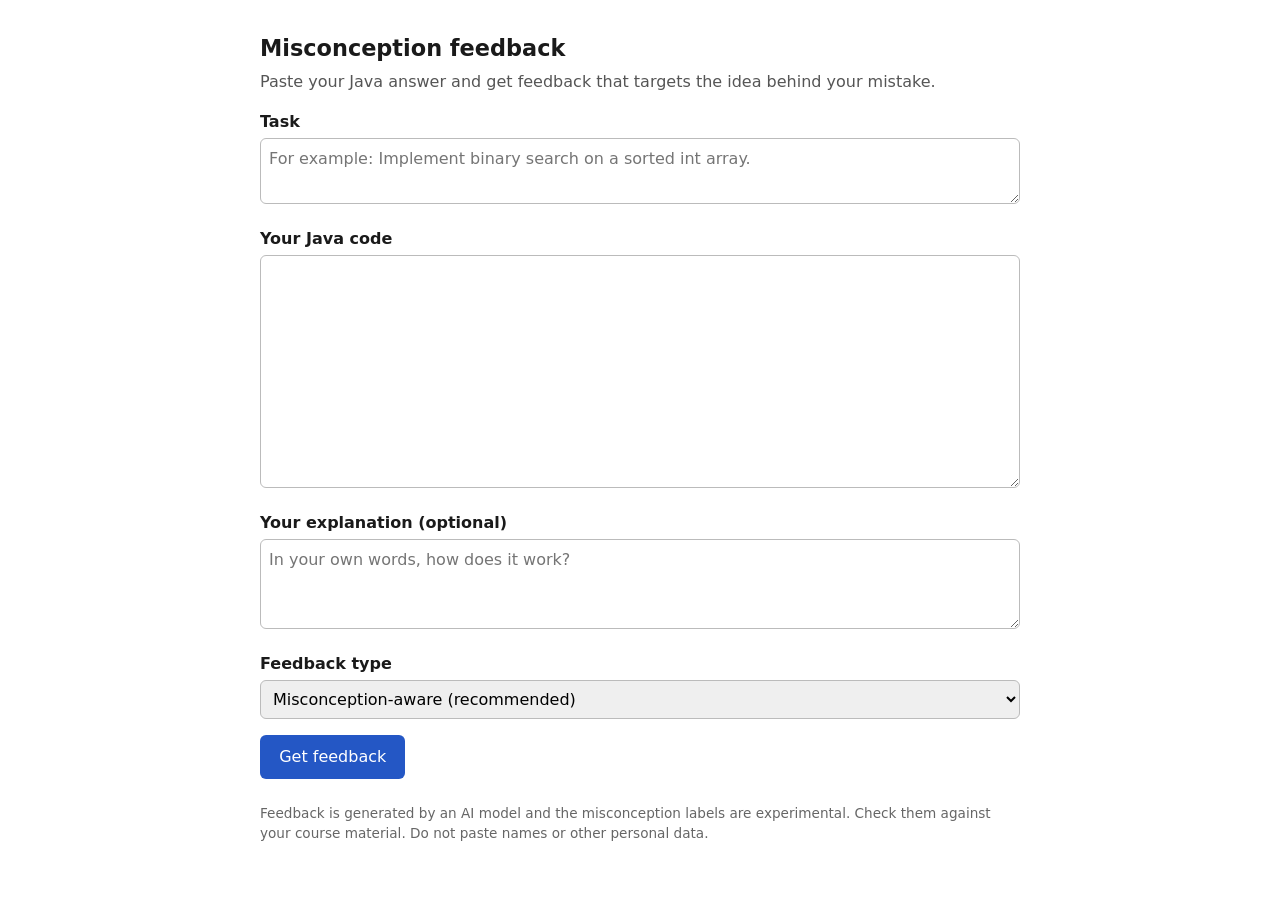
==== src/main/resources/static/index.html @ 04ba191c "Add browser page and catalogue endpoint Single-page UI served by the app at / lets a learner paste a" ====
<!DOCTYPE html>
<html lang="en">
<head>
  <meta charset="utf-8">
  <meta name="viewport" content="width=device-width, initial-scale=1">
  <title>Misconception feedback</title>
  <style>
    body { font-family: system-ui, sans-serif; max-width: 760px; margin: 2rem auto; padding: 0 1rem; line-height: 1.5; color: #1a1a1a; }
    h1 { font-size: 1.4rem; margin-bottom: .25rem; }
    p.lead { color: #555; margin-top: 0; }
    label { display: block; font-weight: 600; margin: 1rem 0 .25rem; }
    textarea, select { width: 100%; box-sizing: border-box; font: inherit; padding: .5rem; border: 1px solid #bbb; border-radius: 6px; }
    textarea.code { font-family: ui-monospace, Menlo, Consolas, monospace; font-size: .9rem; }
    button { margin-top: 1rem; padding: .6rem 1.2rem; font: inherit; border: 0; border-radius: 6px; background: #2457c5; color: #fff; cursor: pointer; }
    button:disabled { background: #8a9bc4; cursor: wait; }
    .card { border: 1px solid #d5d5d5; border-radius: 8px; padding: .75rem 1rem; margin-top: 1rem; }
    .card h2 { font-size: 1rem; margin: 0 0 .4rem; }
    .tag { display: inline-block; background: #eef2fb; border-radius: 4px; padding: .1rem .5rem; margin-right: .4rem; font-size: .85rem; }
    .error { color: #a40000; }
    .note { font-size: .85rem; color: #666; margin-top: 1.5rem; }
    pre.feedback { white-space: pre-wrap; font-family: inherit; margin: 0; }
  </style>
</head>
<body>
  <h1>Misconception feedback</h1>
  <p class="lead">Paste your Java answer and get feedback that targets the idea behind your mistake.</p>

  <label for="task">Task</label>
  <textarea id="task" rows="2" placeholder="For example: Implement binary search on a sorted int array."></textarea>

  <label for="code">Your Java code</label>
  <textarea id="code" class="code" rows="10" spellcheck="false"></textarea>

  <label for="explanation">Your explanation (optional)</label>
  <textarea id="explanation" rows="3" placeholder="In your own words, how does it work?"></textarea>

  <label for="condition">Feedback type</label>
  <select id="condition">
    <option value="INFORMED">Misconception-aware (recommended)</option>
    <option value="GENERIC">Generic</option>
  </select>

  <button id="send" type="button">Get feedback</button>

  <div id="out" aria-live="polite"></div>

  <p class="note">Feedback is generated by an AI model and the misconception labels are experimental. Check them against your course material. Do not paste names or other personal data.</p>

  <script>
    var catalogue = {};
    var button = document.getElementById('send');
    var out = document.getElementById('out');

    fetch('/api/catalogue')
      .then(function (r) { return r.ok ? r.json() : []; })
      .then(function (list) { list.forEach(function (m) { catalogue[m.id] = m; }); })
      .catch(function () { /* names are optional; ids are still shown */ });

    function card(title) {
      var div = document.createElement('div');
      div.className = 'card';
      var h = document.createElement('h2');
      h.textContent = title;
      div.appendChild(h);
      return div;
    }

    function showError(message) {
      out.textContent = '';
      var p = document.createElement('p');
      p.className = 'error';
      p.textContent = message;
      out.appendChild(p);
    }

    button.addEventListener('click', function () {
      var code = document.getElementById('code').value;
      if (!code.trim()) { showError('Please paste some code first.'); return; }

      button.disabled = true;
      out.textContent = 'Working...';

      fetch('/api/feedback', {
        method: 'POST',
        headers: { 'Content-Type': 'application/json' },
        body: JSON.stringify({
          id: 'web',
          task: document.getElementById('task').value,
          code: code,
          explanation: document.getElementById('explanation').value,
          condition: document.getElementById('condition').value
        })
      })
        .then(function (r) {
          if (!r.ok) { throw new Error('The server returned status ' + r.status + '.'); }
          return r.json();
        })
        .then(function (result) {
          out.textContent = '';

          var fb = card('Feedback');
          var pre = document.createElement('pre');
          pre.className = 'feedback';
          pre.textContent = result.feedback;
          fb.appendChild(pre);
          out.appendChild(fb);

          (result.matches || []).forEach(function (match) {
            var entry = catalogue[match.misconceptionId];
            var c = card('Possible misconception: ' + (entry ? entry.name : match.misconceptionId));
            if (entry) {
              var topic = document.createElement('span');
              topic.className = 'tag';
              topic.textContent = entry.topic;
              c.appendChild(topic);
              var idea = document.createElement('p');
              idea.textContent = entry.correction;
              c.appendChild(idea);
            }
            var ev = document.createElement('p');
            ev.textContent = 'Evidence: ' + match.evidence;
            c.appendChild(ev);
            out.appendChild(c);
          });
        })
        .catch(function (e) { showError(e.message || 'Something went wrong.'); })
        .finally(function () { button.disabled = false; });
    });
  </script>
</body>
</html>
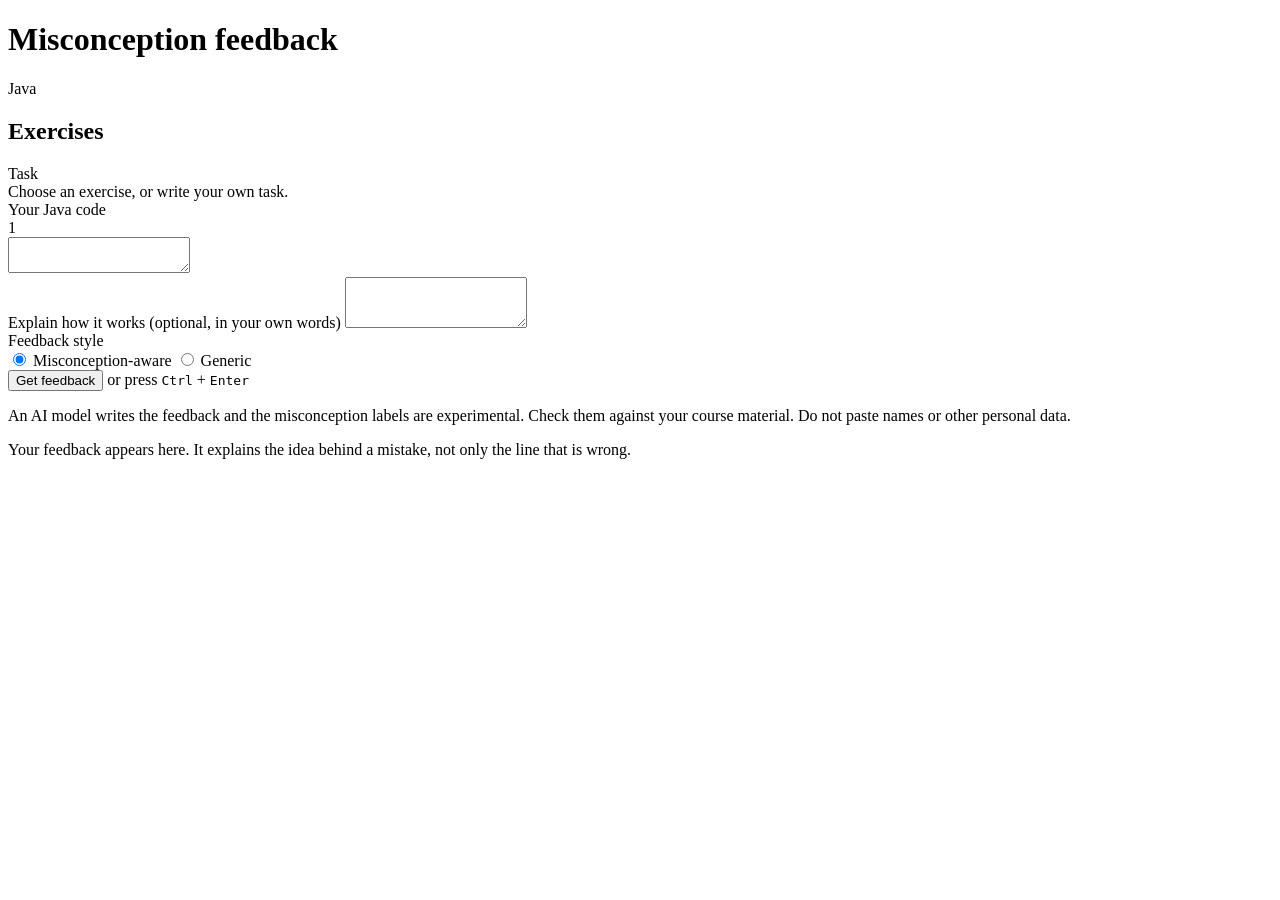
==== commit 9fc4ff9f: "Redesign web pages: exercise rail, code editor, belief-versus-truth cards - Shared app.css/app.js fo" ====
--- a/src/main/resources/static/index.html
+++ b/src/main/resources/static/index.html
@@ -4,127 +4,214 @@
   <meta charset="utf-8">
   <meta name="viewport" content="width=device-width, initial-scale=1">
   <title>Misconception feedback</title>
-  <style>
-    body { font-family: system-ui, sans-serif; max-width: 760px; margin: 2rem auto; padding: 0 1rem; line-height: 1.5; color: #1a1a1a; }
-    h1 { font-size: 1.4rem; margin-bottom: .25rem; }
-    p.lead { color: #555; margin-top: 0; }
-    label { display: block; font-weight: 600; margin: 1rem 0 .25rem; }
-    textarea, select { width: 100%; box-sizing: border-box; font: inherit; padding: .5rem; border: 1px solid #bbb; border-radius: 6px; }
-    textarea.code { font-family: ui-monospace, Menlo, Consolas, monospace; font-size: .9rem; }
-    button { margin-top: 1rem; padding: .6rem 1.2rem; font: inherit; border: 0; border-radius: 6px; background: #2457c5; color: #fff; cursor: pointer; }
-    button:disabled { background: #8a9bc4; cursor: wait; }
-    .card { border: 1px solid #d5d5d5; border-radius: 8px; padding: .75rem 1rem; margin-top: 1rem; }
-    .card h2 { font-size: 1rem; margin: 0 0 .4rem; }
-    .tag { display: inline-block; background: #eef2fb; border-radius: 4px; padding: .1rem .5rem; margin-right: .4rem; font-size: .85rem; }
-    .error { color: #a40000; }
-    .note { font-size: .85rem; color: #666; margin-top: 1.5rem; }
-    pre.feedback { white-space: pre-wrap; font-family: inherit; margin: 0; }
-  </style>
+  <link rel="stylesheet" href="/app.css">
 </head>
 <body>
-  <h1>Misconception feedback</h1>
-  <p class="lead">Paste your Java answer and get feedback that targets the idea behind your mistake.</p>
-
-  <label for="task">Task</label>
-  <textarea id="task" rows="2" placeholder="For example: Implement binary search on a sorted int array."></textarea>
-
-  <label for="code">Your Java code</label>
-  <textarea id="code" class="code" rows="10" spellcheck="false"></textarea>
-
-  <label for="explanation">Your explanation (optional)</label>
-  <textarea id="explanation" rows="3" placeholder="In your own words, how does it work?"></textarea>
-
-  <label for="condition">Feedback type</label>
-  <select id="condition">
-    <option value="INFORMED">Misconception-aware (recommended)</option>
-    <option value="GENERIC">Generic</option>
-  </select>
-
-  <button id="send" type="button">Get feedback</button>
-
-  <div id="out" aria-live="polite"></div>
-
-  <p class="note">Feedback is generated by an AI model and the misconception labels are experimental. Check them against your course material. Do not paste names or other personal data.</p>
-
+  <div class="topbar">
+    <h1>Misconception feedback</h1>
+    <span class="chip" id="language">Java</span>
+  </div>
+
+  <main class="shell">
+    <nav class="rail" aria-label="Exercises">
+      <h2>Exercises</h2>
+      <ul id="exercises"></ul>
+    </nav>
+
+    <section aria-label="Your answer">
+      <div class="field" style="margin-top:0">
+        <div class="label" id="taskLabel">Task</div>
+        <div class="taskcard" id="taskCard">Choose an exercise, or write your own task.</div>
+        <textarea class="plain" id="customTask" rows="2" hidden aria-labelledby="taskLabel"
+                  placeholder="For example: Implement binary search on a sorted int array."></textarea>
+      </div>
+
+      <div class="field">
+        <label for="code" id="codeLabel">Your Java code</label>
+        <div class="editor">
+          <div class="gutter" id="gutter" aria-hidden="true">1</div>
+          <textarea id="code" wrap="off" spellcheck="false" autocapitalize="off" autocomplete="off"></textarea>
+        </div>
+      </div>
+
+      <div class="field">
+        <label for="explanation">Explain how it works <span class="hint">(optional, in your own words)</span></label>
+        <textarea class="plain" id="explanation" rows="3"></textarea>
+      </div>
+
+      <div class="field">
+        <div class="label" id="styleLabel">Feedback style</div>
+        <div class="segmented" role="radiogroup" aria-labelledby="styleLabel">
+          <input type="radio" name="condition" id="informed" value="INFORMED" checked>
+          <label for="informed">Misconception-aware</label>
+          <input type="radio" name="condition" id="generic" value="GENERIC">
+          <label for="generic">Generic</label>
+        </div>
+      </div>
+
+      <div class="actions">
+        <button class="btn" id="send" type="button">Get feedback</button>
+        <span class="hint">or press <kbd>Ctrl</kbd> + <kbd>Enter</kbd></span>
+      </div>
+      <p class="error" id="error" role="alert"></p>
+      <p class="note">An AI model writes the feedback and the misconception labels are experimental. Check them against your course material. Do not paste names or other personal data.</p>
+    </section>
+
+    <section class="feedback-col" aria-label="Feedback" aria-live="polite">
+      <div class="panel" id="out">
+        <p class="empty">Your feedback appears here. It explains the idea behind a mistake, not only the line that is wrong.</p>
+      </div>
+    </section>
+  </main>
+
+  <script src="/app.js"></script>
   <script>
     var catalogue = {};
-    var button = document.getElementById('send');
+    var tasks = [];
+    var selected = null;            // a task object, or null for "my own task"
+    var code = document.getElementById('code');
+    var send = document.getElementById('send');
     var out = document.getElementById('out');
+    var error = document.getElementById('error');
+    var customTask = document.getElementById('customTask');
+    var taskCard = document.getElementById('taskCard');
+    var list = document.getElementById('exercises');
+
+    attachEditor(code, document.getElementById('gutter'));
+    applyLanguage();
 
     fetch('/api/catalogue')
       .then(function (r) { return r.ok ? r.json() : []; })
-      .then(function (list) { list.forEach(function (m) { catalogue[m.id] = m; }); })
-      .catch(function () { /* names are optional; ids are still shown */ });
-
-    function card(title) {
-      var div = document.createElement('div');
-      div.className = 'card';
-      var h = document.createElement('h2');
-      h.textContent = title;
-      div.appendChild(h);
-      return div;
-    }
-
-    function showError(message) {
+      .then(function (items) { items.forEach(function (m) { catalogue[m.id] = m; }); })
+      .catch(function () {});
+
+    function renderRail() {
+      list.textContent = '';
+      tasks.concat([null]).forEach(function (t) {
+        var li = document.createElement('li');
+        var b = document.createElement('button');
+        b.type = 'button';
+        b.setAttribute('aria-current', String(t === selected));
+        if (t) {
+          b.textContent = t.title;
+        } else {
+          b.textContent = 'My own task';
+        }
+        b.addEventListener('click', function () { choose(t); });
+        li.appendChild(b);
+        list.appendChild(li);
+      });
+    }
+
+    function choose(t) {
+      selected = t;
+      var own = t === null;
+      customTask.hidden = !own;
+      taskCard.hidden = own;
+      taskCard.textContent = own ? '' : t.text;
+      renderRail();
+      if (own) { customTask.focus(); }
+    }
+
+    fetch('/api/study/tasks')
+      .then(function (r) { return r.ok ? r.json() : []; })
+      .then(function (items) { tasks = items; choose(items.length ? items[0] : null); })
+      .catch(function () { choose(null); });
+
+    function currentTask() { return selected ? selected.text : customTask.value; }
+
+    function el(tag, cls, text) {
+      var e = document.createElement(tag);
+      if (cls) { e.className = cls; }
+      if (text !== undefined) { e.textContent = text; }
+      return e;
+    }
+
+    var timer = null;
+    function showWaiting() {
       out.textContent = '';
-      var p = document.createElement('p');
-      p.className = 'error';
-      p.textContent = message;
-      out.appendChild(p);
-    }
-
-    button.addEventListener('click', function () {
-      var code = document.getElementById('code').value;
-      if (!code.trim()) { showError('Please paste some code first.'); return; }
-
-      button.disabled = true;
-      out.textContent = 'Working...';
+      var box = el('div', 'waiting');
+      var line = el('p');
+      var strong = el('strong', null, 'Reading your code');
+      var secs = el('span', null, ' 0 s');
+      line.appendChild(strong);
+      line.appendChild(secs);
+      box.appendChild(line);
+      box.appendChild(el('div', 'bar'));
+      box.appendChild(el('p', 'hint', 'A local model can take up to a minute on the first request.'));
+      out.appendChild(box);
+      var start = Date.now();
+      clearInterval(timer);
+      timer = setInterval(function () { secs.textContent = ' ' + Math.round((Date.now() - start) / 1000) + ' s'; }, 1000);
+    }
+
+    function showResult(result) {
+      clearInterval(timer);
+      out.textContent = '';
+      out.appendChild(el('h2', null, 'Feedback'));
+      out.appendChild(el('p', 'reading', result.feedback));
+
+      (result.matches || []).forEach(function (match) {
+        var entry = catalogue[match.misconceptionId];
+        var box = el('div', 'contrast');
+        var head = el('header', null, 'Possible misconception: ' + (entry ? entry.name : match.misconceptionId));
+        if (entry) { head.appendChild(el('span', null, entry.topic)); }
+        box.appendChild(head);
+        if (entry) {
+          var belief = el('div', 'belief');
+          belief.appendChild(el('b', null, 'An idea that leads to this mistake'));
+          belief.appendChild(el('p', null, entry.belief));
+          box.appendChild(belief);
+          var truth = el('div', 'truth');
+          truth.appendChild(el('b', null, 'What is actually true'));
+          truth.appendChild(el('p', null, entry.correction));
+          box.appendChild(truth);
+        }
+        if (match.evidence) {
+          var where = el('div', 'where', 'Seen in your answer: ');
+          where.appendChild(el('code', null, match.evidence));
+          box.appendChild(where);
+        }
+        out.appendChild(box);
+      });
+    }
+
+    function submit() {
+      error.textContent = '';
+      if (!code.value.trim()) { error.textContent = 'Write or paste some code first.'; code.focus(); return; }
+      if (!currentTask().trim()) { error.textContent = 'Choose an exercise or describe your task.'; return; }
+
+      send.disabled = true;
+      showWaiting();
 
       fetch('/api/feedback', {
         method: 'POST',
         headers: { 'Content-Type': 'application/json' },
         body: JSON.stringify({
           id: 'web',
-          task: document.getElementById('task').value,
-          code: code,
+          task: currentTask(),
+          code: code.value,
           explanation: document.getElementById('explanation').value,
-          condition: document.getElementById('condition').value
+          condition: document.querySelector('input[name=condition]:checked').value
         })
       })
         .then(function (r) {
-          if (!r.ok) { throw new Error('The server returned status ' + r.status + '.'); }
+          if (!r.ok) { throw new Error(friendlyError(r.status)); }
           return r.json();
         })
-        .then(function (result) {
+        .then(showResult)
+        .catch(function (e) {
+          clearInterval(timer);
           out.textContent = '';
-
-          var fb = card('Feedback');
-          var pre = document.createElement('pre');
-          pre.className = 'feedback';
-          pre.textContent = result.feedback;
-          fb.appendChild(pre);
-          out.appendChild(fb);
-
-          (result.matches || []).forEach(function (match) {
-            var entry = catalogue[match.misconceptionId];
-            var c = card('Possible misconception: ' + (entry ? entry.name : match.misconceptionId));
-            if (entry) {
-              var topic = document.createElement('span');
-              topic.className = 'tag';
-              topic.textContent = entry.topic;
-              c.appendChild(topic);
-              var idea = document.createElement('p');
-              idea.textContent = entry.correction;
-              c.appendChild(idea);
-            }
-            var ev = document.createElement('p');
-            ev.textContent = 'Evidence: ' + match.evidence;
-            c.appendChild(ev);
-            out.appendChild(c);
-          });
+          out.appendChild(el('p', 'empty', 'No feedback yet.'));
+          error.textContent = e.message === 'Failed to fetch' ? friendlyError(500) : (e.message || friendlyError(500));
         })
-        .catch(function (e) { showError(e.message || 'Something went wrong.'); })
-        .finally(function () { button.disabled = false; });
+        .finally(function () { send.disabled = false; });
+    }
+
+    send.addEventListener('click', submit);
+    document.addEventListener('keydown', function (e) {
+      if ((e.ctrlKey || e.metaKey) && e.key === 'Enter' && !send.disabled) { submit(); }
     });
   </script>
 </body>
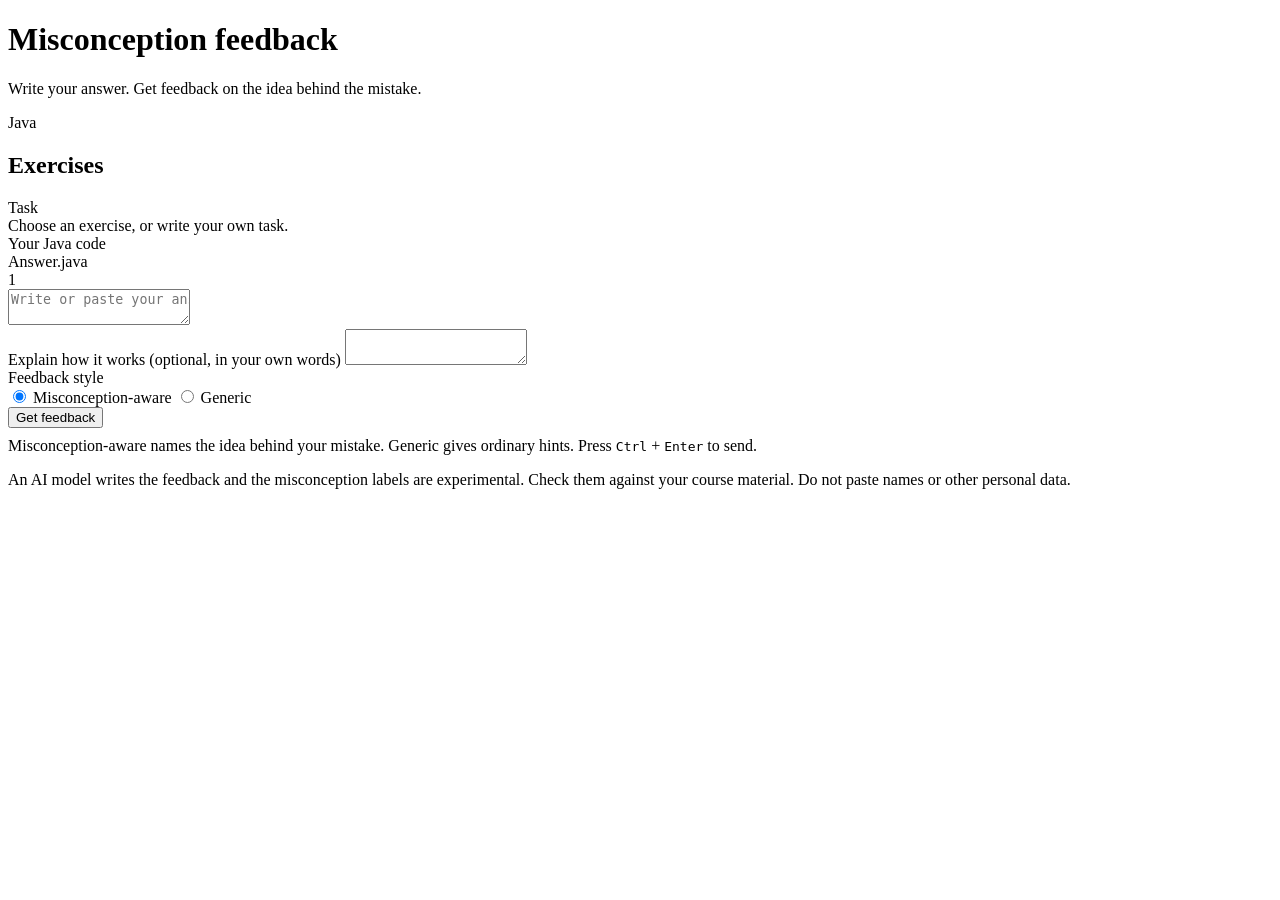
==== commit 1e8f96d2: "Redesign the UI: three-way language switch, marked-up code, idea-versus-truth cards Dark code editor" ====
--- a/src/main/resources/static/index.html
+++ b/src/main/resources/static/index.html
@@ -7,10 +7,11 @@
   <link rel="stylesheet" href="/app.css">
 </head>
 <body>
-  <div class="topbar">
+  <header class="topbar">
     <h1>Misconception feedback</h1>
+    <p class="tagline">Write your answer. Get feedback on the idea behind the mistake.</p>
     <span class="chip" id="language">Java</span>
-  </div>
+  </header>
 
   <main class="shell">
     <nav class="rail" aria-label="Exercises">
@@ -28,39 +29,44 @@
 
       <div class="field">
         <label for="code" id="codeLabel">Your Java code</label>
-        <div class="editor">
-          <div class="gutter" id="gutter" aria-hidden="true">1</div>
-          <textarea id="code" wrap="off" spellcheck="false" autocapitalize="off" autocomplete="off"></textarea>
+        <div class="editorframe" id="frame">
+          <div class="editorbar">
+            <span id="fileName">Answer.java</span>
+            <span class="state" id="markState" hidden>Marked up</span>
+            <button class="linkbtn" id="editAgain" type="button" hidden>Edit code</button>
+          </div>
+          <div class="editor" id="editor">
+            <div class="gutter" id="gutter" aria-hidden="true">1</div>
+            <textarea id="code" wrap="off" spellcheck="false" autocapitalize="off" autocomplete="off" placeholder="Write or paste your answer here"></textarea>
+          </div>
+          <div class="marked" id="marked" role="group" aria-label="Your code with the lines that show the misconception marked" hidden></div>
         </div>
       </div>
 
       <div class="field">
         <label for="explanation">Explain how it works <span class="hint">(optional, in your own words)</span></label>
-        <textarea class="plain" id="explanation" rows="3"></textarea>
+        <textarea class="plain" id="explanation" rows="2"></textarea>
       </div>
 
-      <div class="field">
-        <div class="label" id="styleLabel">Feedback style</div>
-        <div class="segmented" role="radiogroup" aria-labelledby="styleLabel">
-          <input type="radio" name="condition" id="informed" value="INFORMED" checked>
-          <label for="informed">Misconception-aware</label>
-          <input type="radio" name="condition" id="generic" value="GENERIC">
-          <label for="generic">Generic</label>
+      <div class="controls">
+        <div>
+          <div class="label" id="styleLabel">Feedback style</div>
+          <div class="segmented" role="radiogroup" aria-labelledby="styleLabel">
+            <input type="radio" name="condition" id="informed" value="INFORMED" checked>
+            <label for="informed">Misconception-aware</label>
+            <input type="radio" name="condition" id="generic" value="GENERIC">
+            <label for="generic">Generic</label>
+          </div>
         </div>
+        <button class="btn" id="send" type="button">Get feedback</button>
       </div>
-
-      <div class="actions">
-        <button class="btn" id="send" type="button">Get feedback</button>
-        <span class="hint">or press <kbd>Ctrl</kbd> + <kbd>Enter</kbd></span>
-      </div>
+      <p class="hint" style="margin:.6rem 0 0">Misconception-aware names the idea behind your mistake. Generic gives ordinary hints. Press <kbd>Ctrl</kbd> + <kbd>Enter</kbd> to send.</p>
       <p class="error" id="error" role="alert"></p>
       <p class="note">An AI model writes the feedback and the misconception labels are experimental. Check them against your course material. Do not paste names or other personal data.</p>
     </section>
 
     <section class="feedback-col" aria-label="Feedback" aria-live="polite">
-      <div class="panel" id="out">
-        <p class="empty">Your feedback appears here. It explains the idea behind a mistake, not only the line that is wrong.</p>
-      </div>
+      <div class="panel" id="out"></div>
     </section>
   </main>
 
@@ -69,6 +75,7 @@
     var catalogue = {};
     var tasks = [];
     var selected = null;            // a task object, or null for "my own task"
+    var submittedCode = '';
     var code = document.getElementById('code');
     var send = document.getElementById('send');
     var out = document.getElementById('out');
@@ -76,14 +83,35 @@
     var customTask = document.getElementById('customTask');
     var taskCard = document.getElementById('taskCard');
     var list = document.getElementById('exercises');
+    var frame = document.getElementById('frame');
+    var editor = document.getElementById('editor');
+    var marked = document.getElementById('marked');
+    var editAgain = document.getElementById('editAgain');
+    var markState = document.getElementById('markState');
 
     attachEditor(code, document.getElementById('gutter'));
-    applyLanguage();
-
-    fetch('/api/catalogue')
-      .then(function (r) { return r.ok ? r.json() : []; })
-      .then(function (items) { items.forEach(function (m) { catalogue[m.id] = m; }); })
-      .catch(function () {});
+
+    function el(tag, cls, text) {
+      var e = document.createElement(tag);
+      if (cls) { e.className = cls; }
+      if (text !== undefined) { e.textContent = text; }
+      return e;
+    }
+
+    /* ---------- exercises ---------- */
+    function loadCatalogue() {
+      catalogue = {};
+      return fetch(withLanguage('/api/catalogue'))
+        .then(function (r) { return r.ok ? r.json() : []; })
+        .then(function (items) { items.forEach(function (m) { catalogue[m.id] = m; }); })
+        .catch(function () {});
+    }
+
+    // "Searching: binary search" shows as a small group name above the exercise name.
+    function splitTitle(title) {
+      var at = title.indexOf(':');
+      return at > 0 ? { group: title.slice(0, at), name: title.slice(at + 1).trim() } : { group: '', name: title };
+    }
 
     function renderRail() {
       list.textContent = '';
@@ -93,7 +121,9 @@
         b.type = 'button';
         b.setAttribute('aria-current', String(t === selected));
         if (t) {
-          b.textContent = t.title;
+          var parts = splitTitle(t.title);
+          if (parts.group) { b.appendChild(el('span', 'topic', parts.group)); }
+          b.appendChild(document.createTextNode(parts.name));
         } else {
           b.textContent = 'My own task';
         }
@@ -113,67 +143,188 @@
       if (own) { customTask.focus(); }
     }
 
-    fetch('/api/study/tasks')
-      .then(function (r) { return r.ok ? r.json() : []; })
-      .then(function (items) { tasks = items; choose(items.length ? items[0] : null); })
-      .catch(function () { choose(null); });
+    function loadTasks() {
+      return fetch(withLanguage('/api/study/tasks'))
+        .then(function (r) { return r.ok ? r.json() : []; })
+        .then(function (items) { tasks = items; choose(items.length ? items[0] : null); })
+        .catch(function () { tasks = []; choose(null); });
+    }
+
+    function loadLanguageData() { return Promise.all([loadCatalogue(), loadTasks()]); }
 
     function currentTask() { return selected ? selected.text : customTask.value; }
 
-    function el(tag, cls, text) {
-      var e = document.createElement(tag);
-      if (cls) { e.className = cls; }
-      if (text !== undefined) { e.textContent = text; }
-      return e;
+    /* ---------- the feedback panel ---------- */
+    // One card: the idea that leads to the mistake, a crack, then what is true. `num` matches the pin in the code.
+    function faultCard(num, name, topic, belief, truth, evidence, lineNos) {
+      var box = el('div', 'fault');
+      var head = el('header');
+      head.appendChild(el('span', 'pinno', String(num)));
+      head.appendChild(el('span', null, name));
+      if (topic) { head.appendChild(el('span', 'topic', topic)); }
+      box.appendChild(head);
+      var b = el('div', 'belief');
+      b.appendChild(el('b', null, 'An idea that leads to this mistake'));
+      b.appendChild(el('p', null, belief));
+      box.appendChild(b);
+      var t = el('div', 'truth');
+      t.appendChild(el('b', null, 'What is actually true'));
+      t.appendChild(el('p', null, truth));
+      box.appendChild(t);
+      if (evidence) {
+        var where = el('div', 'where', lineNos && lineNos.length
+          ? 'Seen in your code, line ' + lineNos.join(', ') + ': '
+          : 'Seen in your answer: ');
+        where.appendChild(el('code', null, evidence));
+        box.appendChild(where);
+      }
+      return box;
+    }
+
+    // Before the first answer, show what a result looks like so the page explains itself.
+    function showExample() {
+      out.textContent = '';
+      out.classList.add('sample');
+      out.appendChild(el('p', 'empty', 'Your feedback appears here. It explains the idea behind a mistake, not only the line that is wrong.'));
+      out.appendChild(el('p', 'eg', 'Example of a result'));
+      out.appendChild(faultCard(1, 'Loop that never ends', 'Searching',
+        'Setting lo = mid is enough to shrink the range.',
+        'Each pass must make the range smaller. With two items left, mid equals lo, so lo = mid changes nothing. Use lo = mid + 1 so the middle you already checked is left out.',
+        'lo = mid', null));
     }
 
     var timer = null;
     function showWaiting() {
+      out.classList.remove('sample');
       out.textContent = '';
       var box = el('div', 'waiting');
       var line = el('p');
-      var strong = el('strong', null, 'Reading your code');
       var secs = el('span', null, ' 0 s');
-      line.appendChild(strong);
+      line.appendChild(el('strong', null, 'Reading your code'));
       line.appendChild(secs);
       box.appendChild(line);
       box.appendChild(el('div', 'bar'));
       box.appendChild(el('p', 'hint', 'A local model can take up to a minute on the first request.'));
       out.appendChild(box);
+      frame.classList.add('scanning');
       var start = Date.now();
       clearInterval(timer);
       timer = setInterval(function () { secs.textContent = ' ' + Math.round((Date.now() - start) / 1000) + ' s'; }, 1000);
     }
 
+    function stopWaiting() {
+      clearInterval(timer);
+      frame.classList.remove('scanning');
+    }
+
+    /* ---------- marking the code ---------- */
+    function norm(s) { return s.replace(/\s+/g, ' ').trim(); }
+
+    // Zero-based indexes of the lines of `text` that contain the model's evidence (at most four).
+    function findLines(text, evidence) {
+      var hits = [];
+      if (!evidence) { return hits; }
+      var lines = text.split('\n').map(norm);
+      var wanted = evidence.split('\n').map(norm).filter(function (s) { return s.length >= 3; });
+      lines.forEach(function (line, i) {
+        if (wanted.some(function (w) { return line.indexOf(w) >= 0; })) { hits.push(i); }
+      });
+      if (!hits.length) {
+        lines.forEach(function (line, i) {
+          if (line.length >= 6 && wanted.some(function (w) { return w.indexOf(line) >= 0; })) { hits.push(i); }
+        });
+      }
+      return hits.slice(0, 4);
+    }
+
+    function renderMarked(text, pins) {   // pins: { lineIndex: [card numbers] }
+      marked.textContent = '';
+      var rows = el('div', 'rows');
+      var order = 0;
+      text.split('\n').forEach(function (line, i) {
+        var row = el('div', 'ln');
+        var nums = pins[i];
+        row.appendChild(nums ? el('span', 'pin', nums.join(',')) : el('span'));
+        row.appendChild(el('span', 'no', String(i + 1)));
+        row.appendChild(el('span', 'tx', line === '' ? ' ' : line));
+        if (nums) {
+          row.classList.add('hit');
+          row.style.setProperty('--i', String(order++));
+          row.setAttribute('data-m', nums.join(' '));
+        }
+        rows.appendChild(row);
+      });
+      marked.appendChild(rows);
+    }
+
+    function showMarked() {
+      editor.hidden = true;
+      marked.hidden = false;
+      editAgain.hidden = false;
+      markState.hidden = false;
+      marked.scrollTop = 0;
+    }
+
+    function showEditor() {
+      marked.hidden = true;
+      editor.hidden = false;
+      editAgain.hidden = true;
+      markState.hidden = true;
+    }
+
+    editAgain.addEventListener('click', function () { showEditor(); code.focus(); });
+
     function showResult(result) {
-      clearInterval(timer);
+      stopWaiting();
+      out.classList.remove('sample');
       out.textContent = '';
-      out.appendChild(el('h2', null, 'Feedback'));
+      var head = el('div', 'resulthead');
+      head.appendChild(el('h2', null, 'Feedback'));
+      head.appendChild(el('span', 'tag', result.condition === 'GENERIC' ? 'Generic' : 'Misconception-aware'));
+      out.appendChild(head);
       out.appendChild(el('p', 'reading', result.feedback));
 
-      (result.matches || []).forEach(function (match) {
+      var matches = result.matches || [];
+      var pins = {};
+      var cards = [];
+      matches.forEach(function (match, k) {
+        var num = k + 1;
         var entry = catalogue[match.misconceptionId];
-        var box = el('div', 'contrast');
-        var head = el('header', null, 'Possible misconception: ' + (entry ? entry.name : match.misconceptionId));
-        if (entry) { head.appendChild(el('span', null, entry.topic)); }
-        box.appendChild(head);
-        if (entry) {
-          var belief = el('div', 'belief');
-          belief.appendChild(el('b', null, 'An idea that leads to this mistake'));
-          belief.appendChild(el('p', null, entry.belief));
-          box.appendChild(belief);
-          var truth = el('div', 'truth');
-          truth.appendChild(el('b', null, 'What is actually true'));
-          truth.appendChild(el('p', null, entry.correction));
-          box.appendChild(truth);
+        var found = findLines(submittedCode, match.evidence);
+        found.forEach(function (i) { (pins[i] = pins[i] || []).push(num); });
+        var card = faultCard(num,
+          entry ? entry.name : match.misconceptionId,
+          entry ? entry.topic : '',
+          entry ? entry.belief : 'Not in the catalogue.',
+          entry ? entry.correction : '',
+          match.evidence,
+          found.map(function (i) { return i + 1; }));
+        card.classList.add('reveal');
+        card.style.setProperty('--i', String(k));
+        // Hovering a card lights up its lines in the code.
+        function light(on) {
+          Array.prototype.forEach.call(marked.querySelectorAll('.ln.hit'), function (row) {
+            var own = (row.getAttribute('data-m') || '').split(' ').indexOf(String(num)) >= 0;
+            row.classList.toggle('focus', on && own);
+          });
         }
-        if (match.evidence) {
-          var where = el('div', 'where', 'Seen in your answer: ');
-          where.appendChild(el('code', null, match.evidence));
-          box.appendChild(where);
-        }
-        out.appendChild(box);
+        card.addEventListener('mouseenter', function () { light(true); });
+        card.addEventListener('mouseleave', function () { light(false); });
+        out.appendChild(card);
+        cards.push(card);
       });
+
+      if (!matches.length && result.condition !== 'GENERIC') {
+        out.appendChild(el('p', 'clear', 'No misconception from the list was found in your answer.'));
+      }
+      // On a phone the feedback sits below the form, so bring it into view.
+      if (window.innerWidth <= 820 && out.scrollIntoView) { out.scrollIntoView({ behavior: 'smooth', block: 'start' }); }
+      if (Object.keys(pins).length) {
+        renderMarked(submittedCode, pins);
+        showMarked();
+      } else {
+        showEditor();
+      }
     }
 
     function submit() {
@@ -181,13 +332,16 @@
       if (!code.value.trim()) { error.textContent = 'Write or paste some code first.'; code.focus(); return; }
       if (!currentTask().trim()) { error.textContent = 'Choose an exercise or describe your task.'; return; }
 
+      submittedCode = code.value;
       send.disabled = true;
+      showEditor();
       showWaiting();
 
       fetch('/api/feedback', {
         method: 'POST',
         headers: { 'Content-Type': 'application/json' },
         body: JSON.stringify({
+          language: pageLanguage ? pageLanguage.id : null,
           id: 'web',
           task: currentTask(),
           code: code.value,
@@ -201,9 +355,8 @@
         })
         .then(showResult)
         .catch(function (e) {
-          clearInterval(timer);
-          out.textContent = '';
-          out.appendChild(el('p', 'empty', 'No feedback yet.'));
+          stopWaiting();
+          showExample();
           error.textContent = e.message === 'Failed to fetch' ? friendlyError(500) : (e.message || friendlyError(500));
         })
         .finally(function () { send.disabled = false; });
@@ -213,6 +366,17 @@
     document.addEventListener('keydown', function (e) {
       if ((e.ctrlKey || e.metaKey) && e.key === 'Enter' && !send.disabled) { submit(); }
     });
+
+    showExample();
+
+    // The switch changes language without a reload. The old result belongs to the old language, so clear it.
+    applyLanguage(true, function () {
+      stopWaiting();
+      showEditor();
+      showExample();
+      error.textContent = '';
+      loadLanguageData();
+    }).then(loadLanguageData);
   </script>
 </body>
 </html>
